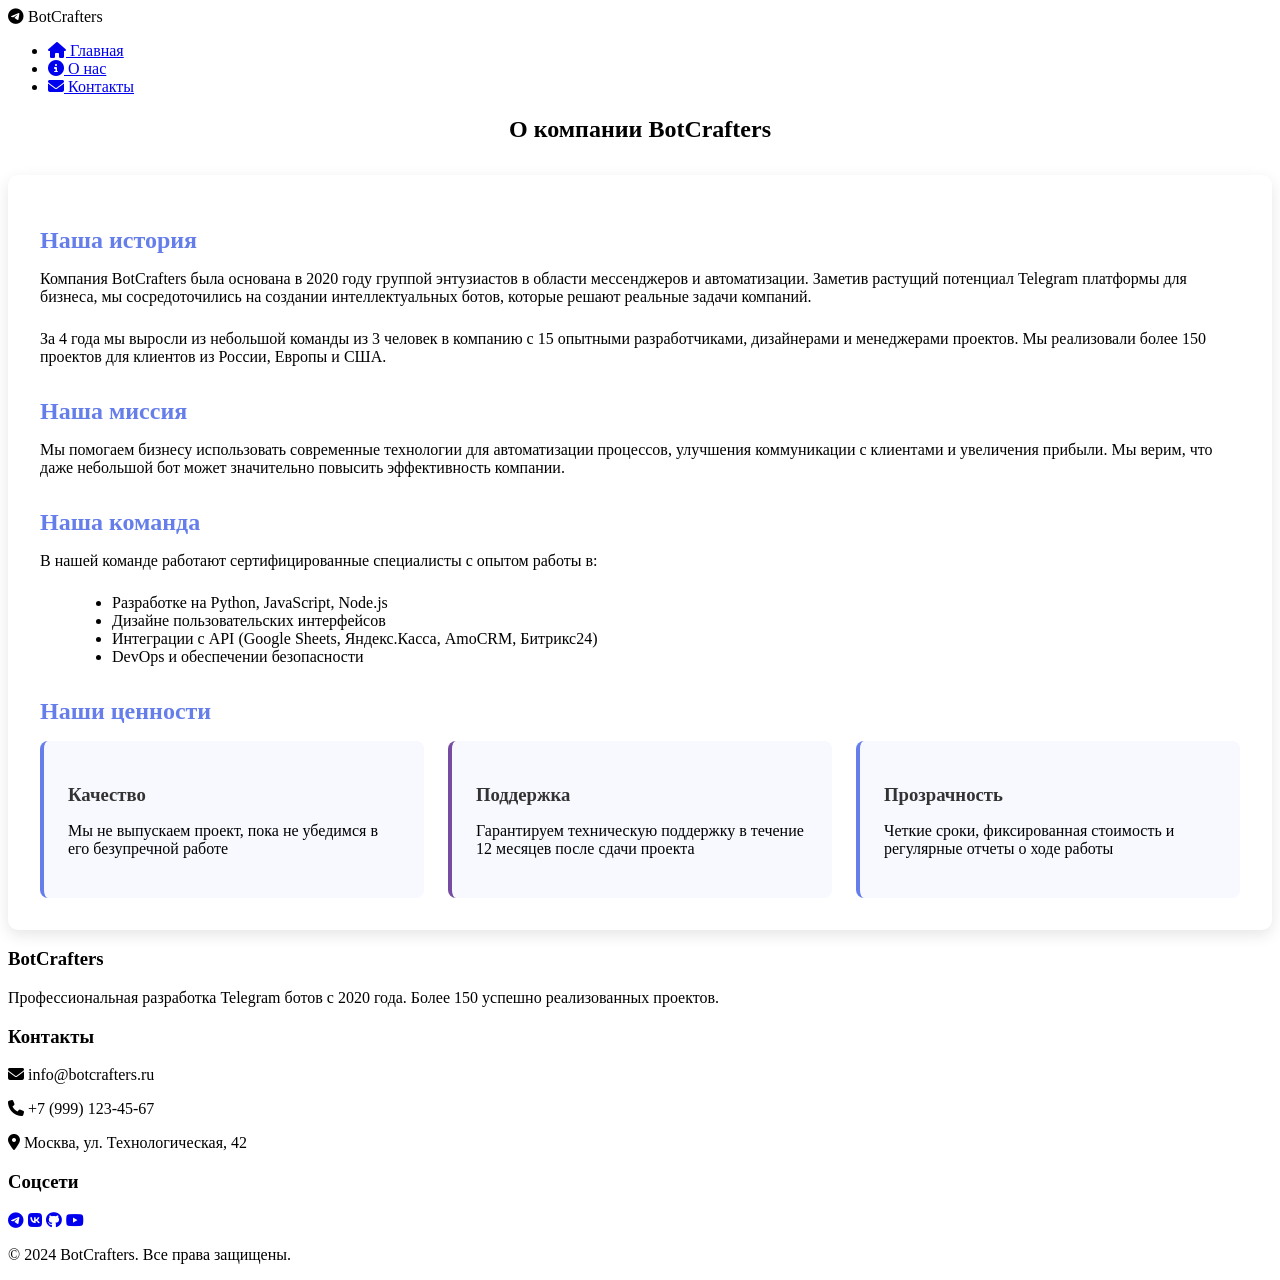
==== about.html @ ed1ddab4 "about" ====
<!DOCTYPE html>
<html lang="ru">
<head>
    <meta charset="UTF-8">
    <meta name="viewport" content="width=device-width, initial-scale=1.0">
    <title>О нас - BotCrafters</title>
    <link rel="stylesheet" href="style.css">
    <link rel="stylesheet" href="https://cdnjs.cloudflare.com/ajax/libs/font-awesome/6.4.0/css/all.min.css">
</head>
<body>
    <header>
        <div class="container">
            <nav>
                <div class="logo">
                    <i class="fab fa-telegram logo-icon"></i>
                    <span>BotCrafters</span>
                </div>
                <ul class="nav-links">
                    <li><a href="index.html"><i class="fas fa-home"></i> Главная</a></li>
                    <li><a href="about.html" class="active"><i class="fas fa-info-circle"></i> О нас</a></li>
                    <li><a href="contact.html"><i class="fas fa-envelope"></i> Контакты</a></li>
                </ul>
            </nav>
        </div>
    </header>

    <main>
        <div class="container">
            <section class="about-content">
                <h1 style="text-align: center; margin-bottom: 2rem;">О компании BotCrafters</h1>
                
                <div style="background: white; padding: 2rem; border-radius: 10px; box-shadow: 0 5px 15px rgba(0,0,0,0.1);">
                    <h2 style="color: #667eea; margin-bottom: 1rem;">Наша история</h2>
                    <p style="margin-bottom: 1.5rem;">Компания BotCrafters была основана в 2020 году группой энтузиастов в области мессенджеров и автоматизации. Заметив растущий потенциал Telegram платформы для бизнеса, мы сосредоточились на создании интеллектуальных ботов, которые решают реальные задачи компаний.</p>
                    
                    <p style="margin-bottom: 1.5rem;">За 4 года мы выросли из небольшой команды из 3 человек в компанию с 15 опытными разработчиками, дизайнерами и менеджерами проектов. Мы реализовали более 150 проектов для клиентов из России, Европы и США.</p>
                    
                    <h2 style="color: #667eea; margin: 2rem 0 1rem;">Наша миссия</h2>
                    <p style="margin-bottom: 1.5rem;">Мы помогаем бизнесу использовать современные технологии для автоматизации процессов, улучшения коммуникации с клиентами и увеличения прибыли. Мы верим, что даже небольшой бот может значительно повысить эффективность компании.</p>
                    
                    <h2 style="color: #667eea; margin: 2rem 0 1rem;">Наша команда</h2>
                    <p style="margin-bottom: 1.5rem;">В нашей команде работают сертифицированные специалисты с опытом работы в:</p>
                    <ul style="margin-left: 2rem; margin-bottom: 1.5rem;">
                        <li>Разработке на Python, JavaScript, Node.js</li>
                        <li>Дизайне пользовательских интерфейсов</li>
                        <li>Интеграции с API (Google Sheets, Яндекс.Касса, AmoCRM, Битрикс24)</li>
                        <li>DevOps и обеспечении безопасности</li>
                    </ul>
                    
                    <h2 style="color: #667eea; margin: 2rem 0 1rem;">Наши ценности</h2>
                    <div style="display: grid; grid-template-columns: repeat(auto-fit, minmax(250px, 1fr)); gap: 1.5rem; margin-top: 1rem;">
                        <div style="background: #f8f9ff; padding: 1.5rem; border-radius: 8px; border-left: 4px solid #667eea;">
                            <h3 style="color: #333; margin-bottom: 0.5rem;">Качество</h3>
                            <p>Мы не выпускаем проект, пока не убедимся в его безупречной работе</p>
                        </div>
                        <div style="background: #f8f9ff; padding: 1.5rem; border-radius: 8px; border-left: 4px solid #764ba2;">
                            <h3 style="color: #333; margin-bottom: 0.5rem;">Поддержка</h3>
                            <p>Гарантируем техническую поддержку в течение 12 месяцев после сдачи проекта</p>
                        </div>
                        <div style="background: #f8f9ff; padding: 1.5rem; border-radius: 8px; border-left: 4px solid #667eea;">
                            <h3 style="color: #333; margin-bottom: 0.5rem;">Прозрачность</h3>
                            <p>Четкие сроки, фиксированная стоимость и регулярные отчеты о ходе работы</p>
                        </div>
                    </div>
                </div>
            </section>
        </div>
    </main>

    <footer>
        <div class="container">
            <div class="footer-content">
                <div class="footer-section">
                    <h3>BotCrafters</h3>
                    <p>Профессиональная разработка Telegram ботов с 2020 года. Более 150 успешно реализованных проектов.</p>
                </div>
                
                <div class="footer-section">
                    <h3>Контакты</h3>
                    <p><i class="fas fa-envelope"></i> info@botcrafters.ru</p>
                    <p><i class="fas fa-phone"></i> +7 (999) 123-45-67</p>
                    <p><i class="fas fa-map-marker-alt"></i> Москва, ул. Технологическая, 42</p>
                </div>
                
                <div class="footer-section">
                    <h3>Соцсети</h3>
                    <div class="social-links">
                        <a href="#"><i class="fab fa-telegram"></i></a>
                        <a href="#"><i class="fab fa-vk"></i></a>
                        <a href="#"><i class="fab fa-github"></i></a>
                        <a href="#"><i class="fab fa-youtube"></i></a>
                    </div>
                </div>
            </div>
            
            <div class="copyright">
                <p>&copy; 2024 BotCrafters. Все права защищены.</p>
            </div>
        </div>
    </footer>

    <script src="script.js"></script>
</body>
</html>
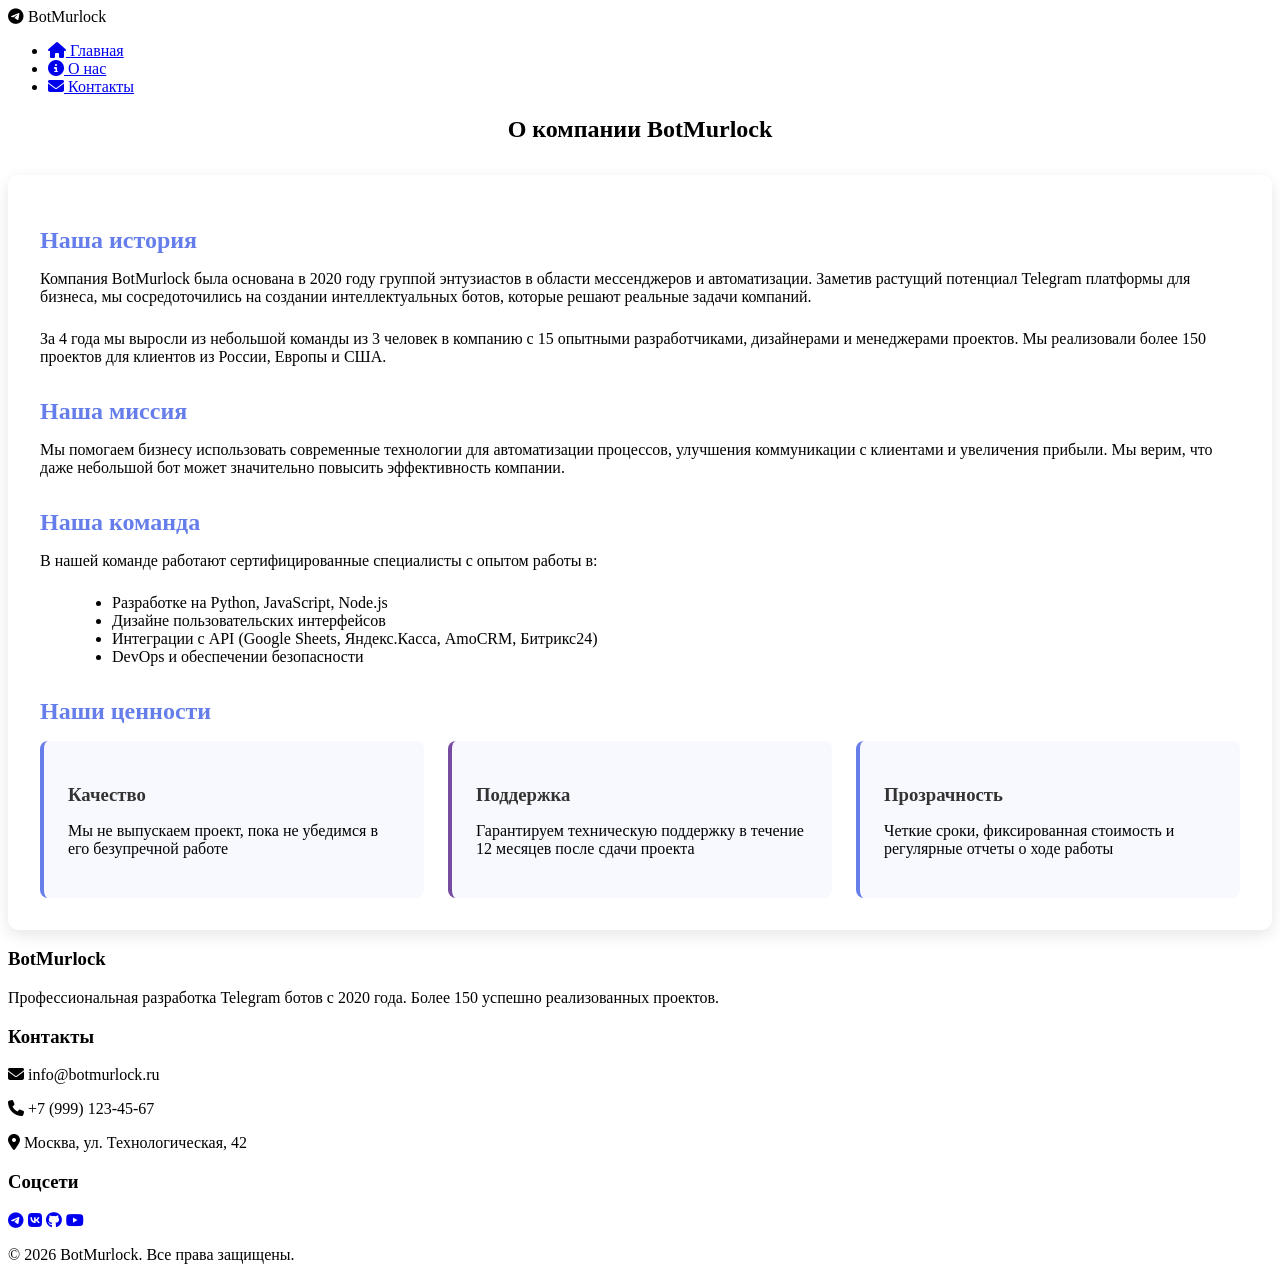
==== commit a2a3c36e: "Update about , contact , index" ====
--- a/about.html
+++ b/about.html
@@ -3,7 +3,7 @@
 <head>
     <meta charset="UTF-8">
     <meta name="viewport" content="width=device-width, initial-scale=1.0">
-    <title>О нас - BotCrafters</title>
+    <title>О нас - BotMurlock</title>
     <link rel="stylesheet" href="style.css">
     <link rel="stylesheet" href="https://cdnjs.cloudflare.com/ajax/libs/font-awesome/6.4.0/css/all.min.css">
 </head>
@@ -13,7 +13,7 @@
             <nav>
                 <div class="logo">
                     <i class="fab fa-telegram logo-icon"></i>
-                    <span>BotCrafters</span>
+                    <span>BotMurlock</span>
                 </div>
                 <ul class="nav-links">
                     <li><a href="index.html"><i class="fas fa-home"></i> Главная</a></li>
@@ -27,11 +27,11 @@
     <main>
         <div class="container">
             <section class="about-content">
-                <h1 style="text-align: center; margin-bottom: 2rem;">О компании BotCrafters</h1>
+                <h1 style="text-align: center; margin-bottom: 2rem;">О компании BotMurlock</h1>
                 
                 <div style="background: white; padding: 2rem; border-radius: 10px; box-shadow: 0 5px 15px rgba(0,0,0,0.1);">
                     <h2 style="color: #667eea; margin-bottom: 1rem;">Наша история</h2>
-                    <p style="margin-bottom: 1.5rem;">Компания BotCrafters была основана в 2020 году группой энтузиастов в области мессенджеров и автоматизации. Заметив растущий потенциал Telegram платформы для бизнеса, мы сосредоточились на создании интеллектуальных ботов, которые решают реальные задачи компаний.</p>
+                    <p style="margin-bottom: 1.5rem;">Компания BotMurlock была основана в 2020 году группой энтузиастов в области мессенджеров и автоматизации. Заметив растущий потенциал Telegram платформы для бизнеса, мы сосредоточились на создании интеллектуальных ботов, которые решают реальные задачи компаний.</p>
                     
                     <p style="margin-bottom: 1.5rem;">За 4 года мы выросли из небольшой команды из 3 человек в компанию с 15 опытными разработчиками, дизайнерами и менеджерами проектов. Мы реализовали более 150 проектов для клиентов из России, Европы и США.</p>
                     
@@ -71,13 +71,13 @@
         <div class="container">
             <div class="footer-content">
                 <div class="footer-section">
-                    <h3>BotCrafters</h3>
+                    <h3>BotMurlock</h3>
                     <p>Профессиональная разработка Telegram ботов с 2020 года. Более 150 успешно реализованных проектов.</p>
                 </div>
                 
                 <div class="footer-section">
                     <h3>Контакты</h3>
-                    <p><i class="fas fa-envelope"></i> info@botcrafters.ru</p>
+                    <p><i class="fas fa-envelope"></i> info@botmurlock.ru</p>
                     <p><i class="fas fa-phone"></i> +7 (999) 123-45-67</p>
                     <p><i class="fas fa-map-marker-alt"></i> Москва, ул. Технологическая, 42</p>
                 </div>
@@ -94,7 +94,7 @@
             </div>
             
             <div class="copyright">
-                <p>&copy; 2024 BotCrafters. Все права защищены.</p>
+                <p>&copy; 2026 BotMurlock. Все права защищены.</p>
             </div>
         </div>
     </footer>
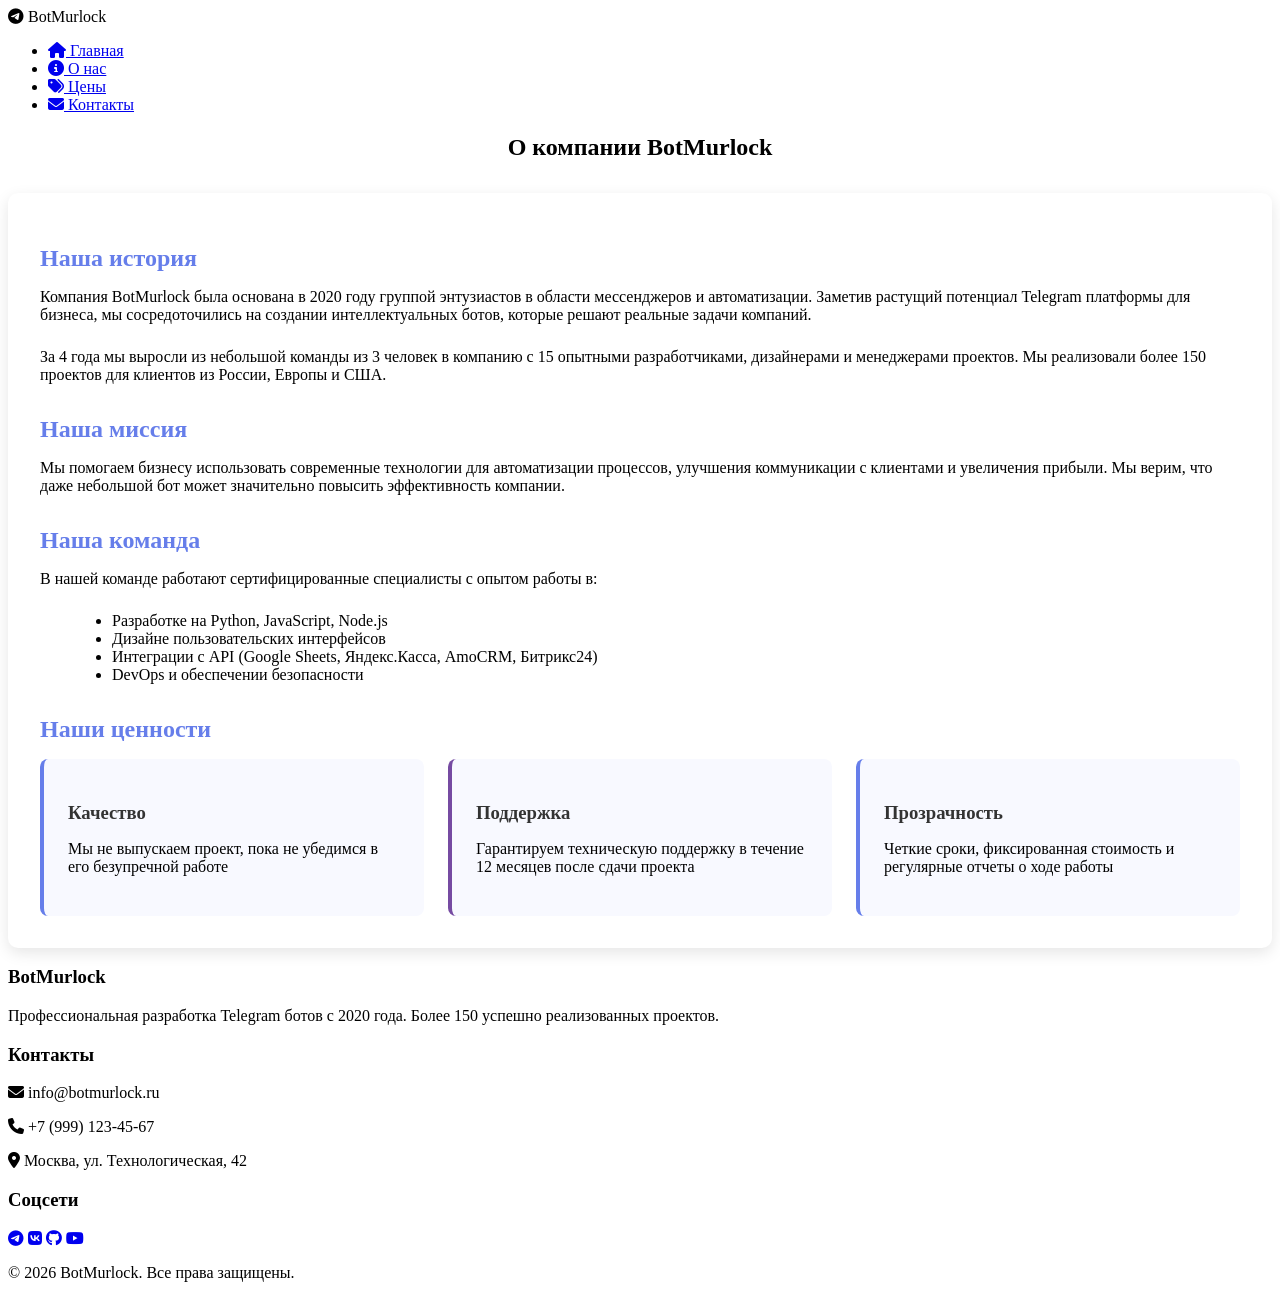
==== commit d47369d5: "Add pricing in nav menu" ====
--- a/about.html
+++ b/about.html
@@ -18,6 +18,7 @@
                 <ul class="nav-links">
                     <li><a href="index.html"><i class="fas fa-home"></i> Главная</a></li>
                     <li><a href="about.html" class="active"><i class="fas fa-info-circle"></i> О нас</a></li>
+                    <li><a href="pricing.html"><i class="fas fa-tags"></i> Цены</a></li>
                     <li><a href="contact.html"><i class="fas fa-envelope"></i> Контакты</a></li>
                 </ul>
             </nav>
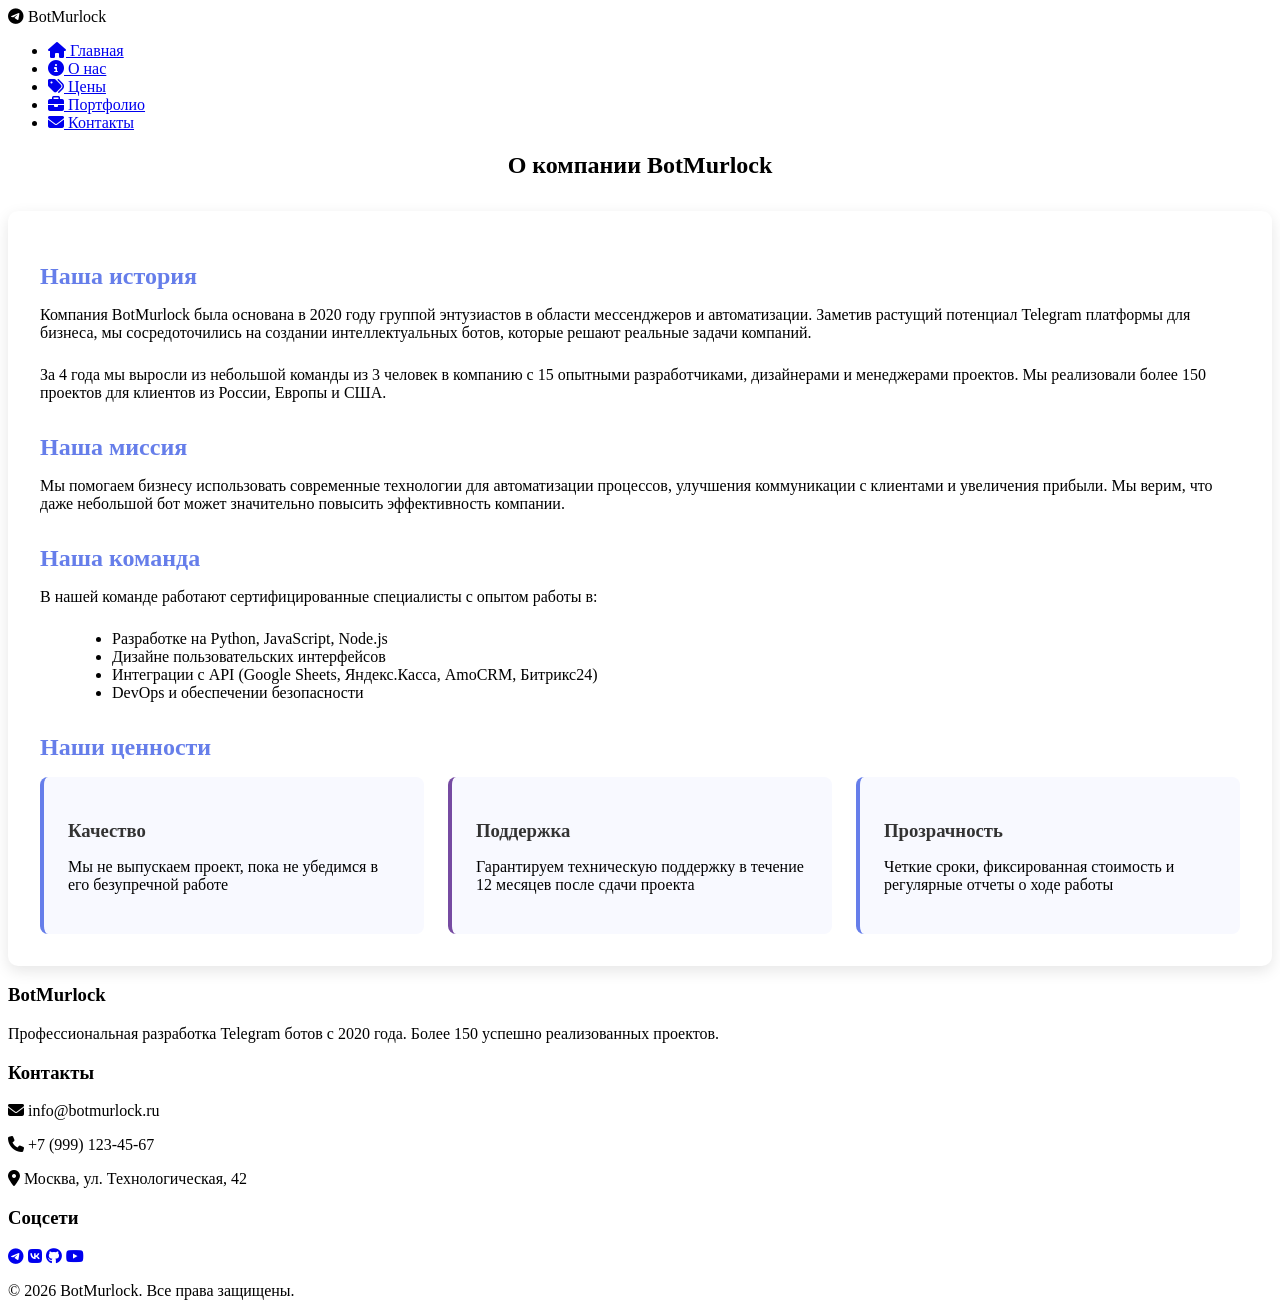
==== commit bc13e222: "Add portfolio nav menu" ====
--- a/about.html
+++ b/about.html
@@ -19,6 +19,7 @@
                     <li><a href="index.html"><i class="fas fa-home"></i> Главная</a></li>
                     <li><a href="about.html" class="active"><i class="fas fa-info-circle"></i> О нас</a></li>
                     <li><a href="pricing.html"><i class="fas fa-tags"></i> Цены</a></li>
+                    <li><a href="portfolio.html"><i class="fas fa-briefcase"></i> Портфолио</a></li>
                     <li><a href="contact.html"><i class="fas fa-envelope"></i> Контакты</a></li>
                 </ul>
             </nav>
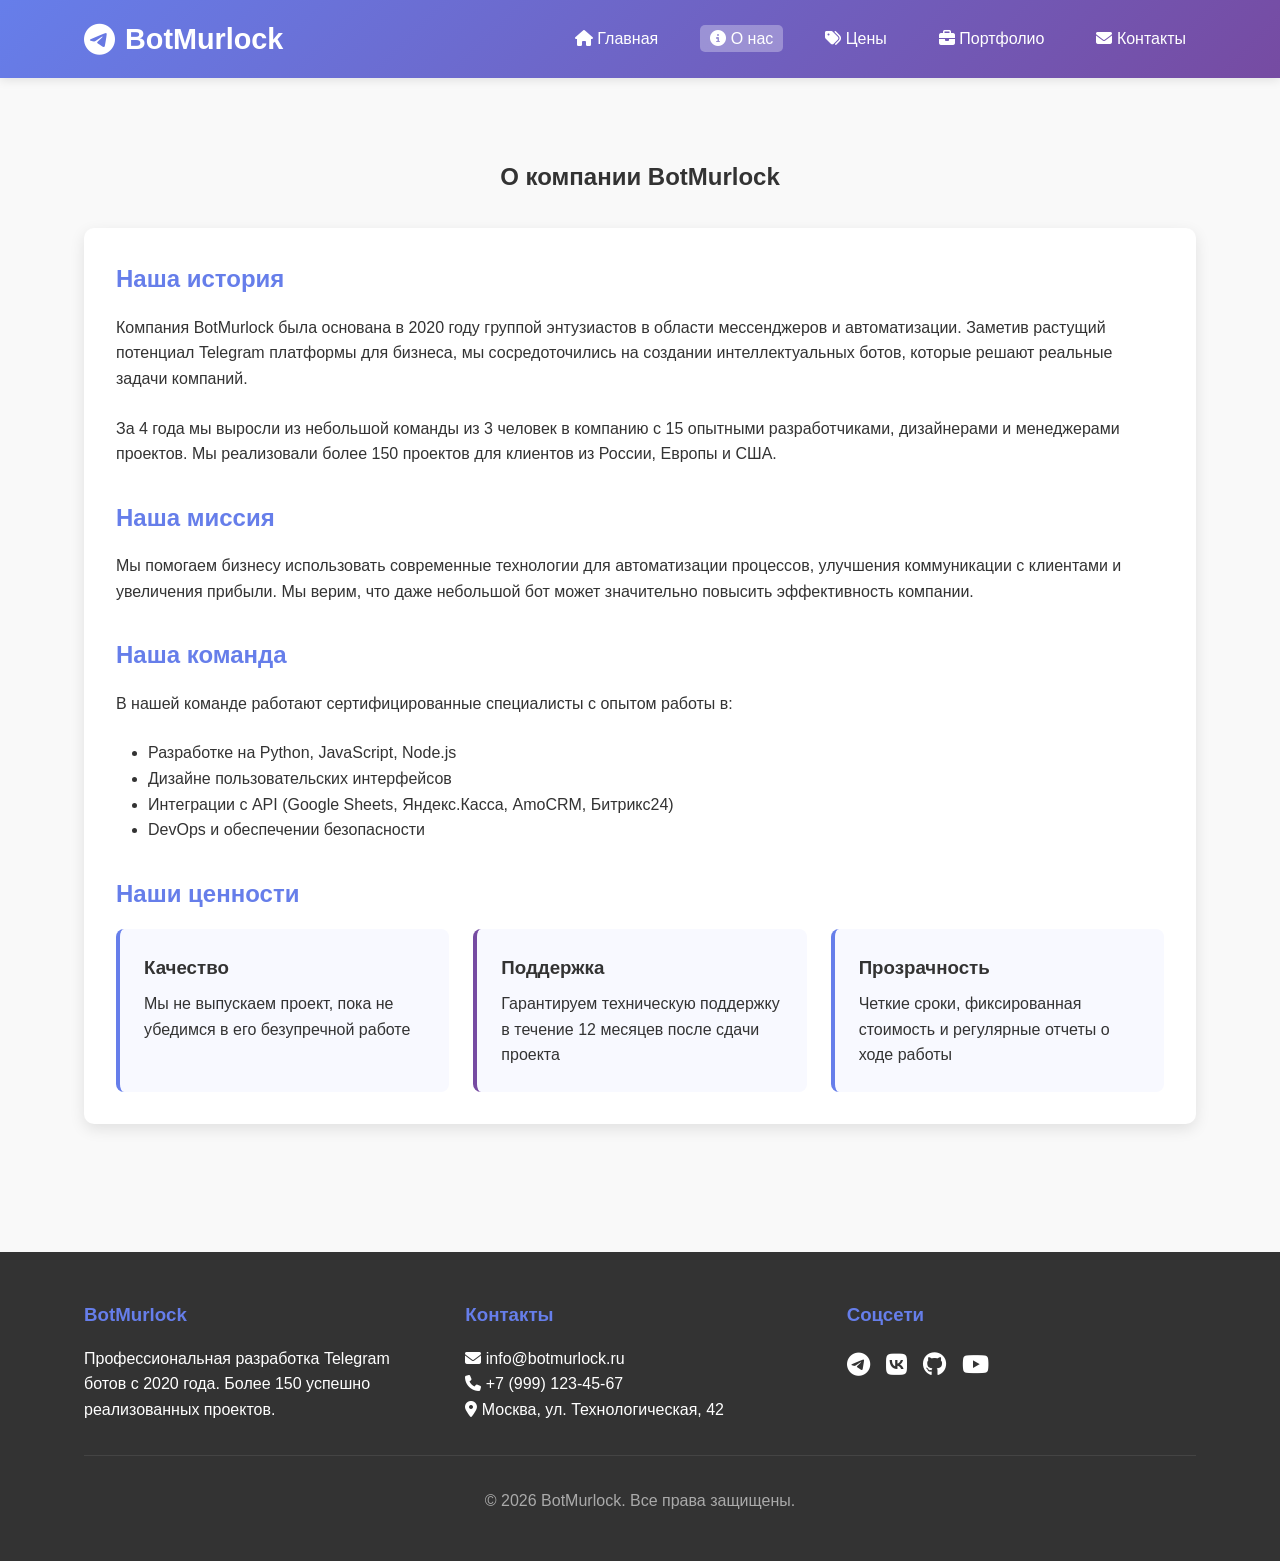
==== commit 2c44828c: "Update main JavaScripts file" ====
--- a/about.html
+++ b/about.html
@@ -4,7 +4,7 @@
     <meta charset="UTF-8">
     <meta name="viewport" content="width=device-width, initial-scale=1.0">
     <title>О нас - BotMurlock</title>
-    <link rel="stylesheet" href="style.css">
+    <link rel="stylesheet" href="CSS/style.css">
     <link rel="stylesheet" href="https://cdnjs.cloudflare.com/ajax/libs/font-awesome/6.4.0/css/all.min.css">
 </head>
 <body>
@@ -30,16 +30,16 @@
         <div class="container">
             <section class="about-content">
                 <h1 style="text-align: center; margin-bottom: 2rem;">О компании BotMurlock</h1>
-                
+
                 <div style="background: white; padding: 2rem; border-radius: 10px; box-shadow: 0 5px 15px rgba(0,0,0,0.1);">
                     <h2 style="color: #667eea; margin-bottom: 1rem;">Наша история</h2>
                     <p style="margin-bottom: 1.5rem;">Компания BotMurlock была основана в 2020 году группой энтузиастов в области мессенджеров и автоматизации. Заметив растущий потенциал Telegram платформы для бизнеса, мы сосредоточились на создании интеллектуальных ботов, которые решают реальные задачи компаний.</p>
-                    
+
                     <p style="margin-bottom: 1.5rem;">За 4 года мы выросли из небольшой команды из 3 человек в компанию с 15 опытными разработчиками, дизайнерами и менеджерами проектов. Мы реализовали более 150 проектов для клиентов из России, Европы и США.</p>
-                    
+
                     <h2 style="color: #667eea; margin: 2rem 0 1rem;">Наша миссия</h2>
                     <p style="margin-bottom: 1.5rem;">Мы помогаем бизнесу использовать современные технологии для автоматизации процессов, улучшения коммуникации с клиентами и увеличения прибыли. Мы верим, что даже небольшой бот может значительно повысить эффективность компании.</p>
-                    
+
                     <h2 style="color: #667eea; margin: 2rem 0 1rem;">Наша команда</h2>
                     <p style="margin-bottom: 1.5rem;">В нашей команде работают сертифицированные специалисты с опытом работы в:</p>
                     <ul style="margin-left: 2rem; margin-bottom: 1.5rem;">
@@ -48,7 +48,7 @@
                         <li>Интеграции с API (Google Sheets, Яндекс.Касса, AmoCRM, Битрикс24)</li>
                         <li>DevOps и обеспечении безопасности</li>
                     </ul>
-                    
+
                     <h2 style="color: #667eea; margin: 2rem 0 1rem;">Наши ценности</h2>
                     <div style="display: grid; grid-template-columns: repeat(auto-fit, minmax(250px, 1fr)); gap: 1.5rem; margin-top: 1rem;">
                         <div style="background: #f8f9ff; padding: 1.5rem; border-radius: 8px; border-left: 4px solid #667eea;">
@@ -76,14 +76,14 @@
                     <h3>BotMurlock</h3>
                     <p>Профессиональная разработка Telegram ботов с 2020 года. Более 150 успешно реализованных проектов.</p>
                 </div>
-                
+
                 <div class="footer-section">
                     <h3>Контакты</h3>
                     <p><i class="fas fa-envelope"></i> info@botmurlock.ru</p>
                     <p><i class="fas fa-phone"></i> +7 (999) 123-45-67</p>
                     <p><i class="fas fa-map-marker-alt"></i> Москва, ул. Технологическая, 42</p>
                 </div>
-                
+
                 <div class="footer-section">
                     <h3>Соцсети</h3>
                     <div class="social-links">
@@ -94,13 +94,13 @@
                     </div>
                 </div>
             </div>
-            
+
             <div class="copyright">
                 <p>&copy; 2026 BotMurlock. Все права защищены.</p>
             </div>
         </div>
     </footer>
 
-    <script src="script.js"></script>
+    <script src="JS/main.js"></script>
 </body>
 </html>
--- a/CSS/style.css
+++ b/CSS/style.css
@@ -0,0 +1,1099 @@
+/* Общие стили */
+* {
+    margin: 0;
+    padding: 0;
+    box-sizing: border-box;
+    font-family: 'Segoe UI', Tahoma, Geneva, Verdana, sans-serif;
+}
+
+body {
+    line-height: 1.6;
+    color: #333;
+    background-color: #f9f9f9;
+}
+
+.container {
+    width: 90%;
+    max-width: 1200px;
+    margin: 0 auto;
+    padding: 0 20px;
+}
+
+/* Шапка */
+header {
+    background: linear-gradient(135deg, #667eea 0%, #764ba2 100%);
+    color: white;
+    padding: 1rem 0;
+    position: sticky;
+    top: 0;
+    z-index: 1000;
+    box-shadow: 0 2px 10px rgba(0,0,0,0.1);
+}
+
+nav {
+    display: flex;
+    justify-content: space-between;
+    align-items: center;
+}
+
+.logo {
+    font-size: 1.8rem;
+    font-weight: bold;
+    display: flex;
+    align-items: center;
+    gap: 10px;
+}
+
+.logo-icon {
+    font-size: 2rem;
+}
+
+.nav-links {
+    display: flex;
+    list-style: none;
+    gap: 2rem;
+}
+
+.nav-links a {
+    color: white;
+    text-decoration: none;
+    font-weight: 500;
+    transition: all 0.3s ease;
+    padding: 5px 10px;
+    border-radius: 5px;
+}
+
+.nav-links a:hover {
+    background-color: rgba(255,255,255,0.2);
+}
+
+/* Главный контент */
+main {
+    padding: 2rem 0;
+    min-height: calc(100vh - 200px);
+}
+
+.hero {
+    text-align: center;
+    padding: 4rem 0;
+    background: linear-gradient(135deg, #f5f7fa 0%, #c3cfe2 100%);
+    border-radius: 15px;
+    margin-bottom: 3rem;
+}
+
+.hero h1 {
+    font-size: 3rem;
+    margin-bottom: 1rem;
+    color: #333;
+}
+
+.hero p {
+    font-size: 1.2rem;
+    color: #666;
+    max-width: 800px;
+    margin: 0 auto 2rem;
+}
+
+.btn {
+    display: inline-block;
+    background: linear-gradient(135deg, #667eea 0%, #764ba2 100%);
+    color: white;
+    padding: 12px 30px;
+    text-decoration: none;
+    border-radius: 30px;
+    font-weight: bold;
+    transition: transform 0.3s ease, box-shadow 0.3s ease;
+}
+
+.btn:hover {
+    transform: translateY(-3px);
+    box-shadow: 0 5px 15px rgba(0,0,0,0.2);
+}
+
+/* Секции */
+.services, .features, .about-content, .contact-content {
+    padding: 3rem 0;
+}
+
+.services-grid, .features-grid {
+    display: grid;
+    grid-template-columns: repeat(auto-fit, minmax(300px, 1fr));
+    gap: 2rem;
+    margin-top: 2rem;
+}
+
+.service-card, .feature-card {
+    background: white;
+    padding: 2rem;
+    border-radius: 10px;
+    box-shadow: 0 5px 15px rgba(0,0,0,0.1);
+    transition: transform 0.3s ease;
+}
+
+.service-card:hover, .feature-card:hover {
+    transform: translateY(-5px);
+}
+
+.service-icon, .feature-icon {
+    font-size: 3rem;
+    margin-bottom: 1rem;
+    background: linear-gradient(135deg, #667eea 0%, #764ba2 100%);
+    -webkit-background-clip: text;
+    -webkit-text-fill-color: transparent;
+}
+
+/* Форма */
+.contact-form {
+    max-width: 600px;
+    margin: 0 auto;
+    background: white;
+    padding: 2rem;
+    border-radius: 10px;
+    box-shadow: 0 5px 15px rgba(0,0,0,0.1);
+}
+
+.form-group {
+    margin-bottom: 1.5rem;
+}
+
+.form-group label {
+    display: block;
+    margin-bottom: 0.5rem;
+    font-weight: 500;
+}
+
+.form-group input,
+.form-group textarea,
+.form-group select {
+    width: 100%;
+    padding: 10px;
+    border: 2px solid #ddd;
+    border-radius: 5px;
+    font-size: 1rem;
+    transition: border-color 0.3s ease;
+}
+
+.form-group input:focus,
+.form-group textarea:focus,
+.form-group select:focus {
+    outline: none;
+    border-color: #667eea;
+}
+
+/* Подвал */
+footer {
+    background: #333;
+    color: white;
+    padding: 3rem 0;
+    margin-top: 3rem;
+}
+
+.footer-content {
+    display: grid;
+    grid-template-columns: repeat(auto-fit, minmax(250px, 1fr));
+    gap: 2rem;
+}
+
+.footer-section h3 {
+    margin-bottom: 1rem;
+    color: #667eea;
+}
+
+.social-links {
+    display: flex;
+    gap: 1rem;
+    margin-top: 1rem;
+}
+
+.social-links a {
+    color: white;
+    font-size: 1.5rem;
+    transition: color 0.3s ease;
+}
+
+.social-links a:hover {
+    color: #667eea;
+}
+
+.copyright {
+    text-align: center;
+    margin-top: 2rem;
+    padding-top: 2rem;
+    border-top: 1px solid #444;
+    color: #aaa;
+}
+
+/* Адаптивность */
+@media (max-width: 768px) {
+    .nav-links {
+        flex-direction: column;
+        gap: 1rem;
+    }
+
+    .hero h1 {
+        font-size: 2rem;
+    }
+
+    .services-grid, .features-grid {
+        grid-template-columns: 1fr;
+    }
+}
+
+/* Анимации для страницы цен */
+@keyframes fadeInUp {
+    from {
+        opacity: 0;
+        transform: translateY(30px);
+    }
+    to {
+        opacity: 1;
+        transform: translateY(0);
+    }
+}
+
+@keyframes pulse {
+    0% {
+        transform: scale(1);
+    }
+    50% {
+        transform: scale(1.05);
+    }
+    100% {
+        transform: scale(1);
+    }
+}
+
+@keyframes float {
+    0%, 100% {
+        transform: translateY(0);
+    }
+    50% {
+        transform: translateY(-10px);
+    }
+}
+
+@keyframes gradientShift {
+    0% {
+        background-position: 0% 50%;
+    }
+    50% {
+        background-position: 100% 50%;
+    }
+    100% {
+        background-position: 0% 50%;
+    }
+}
+
+@keyframes checkmarkPop {
+    0% {
+        transform: scale(0);
+    }
+    70% {
+        transform: scale(1.2);
+    }
+    100% {
+        transform: scale(1);
+    }
+}
+
+/* Классы анимаций */
+.animate-fade-up {
+    animation: fadeInUp 0.8s ease-out forwards;
+    opacity: 0;
+}
+
+.animate-delay-1 {
+    animation-delay: 0.2s;
+}
+
+.animate-delay-2 {
+    animation-delay: 0.4s;
+}
+
+.animate-delay-3 {
+    animation-delay: 0.6s;
+}
+
+.pricing-card:hover {
+    animation: pulse 0.5s ease;
+    box-shadow: 0 20px 40px rgba(102, 126, 234, 0.3);
+}
+
+.recommended-badge {
+    animation: float 3s ease-in-out infinite;
+}
+
+.gradient-animate {
+    background: linear-gradient(-45deg, #667eea, #764ba2, #f093fb, #f5576c);
+    background-size: 400% 400%;
+    animation: gradientShift 8s ease infinite;
+}
+
+.checkmark-animate {
+    animation: checkmarkPop 0.4s ease-out;
+}
+
+/* Стили для страницы цен */
+.pricing-hero {
+    text-align: center;
+    padding: 4rem 0;
+    margin-bottom: 3rem;
+}
+
+.pricing-container {
+    display: grid;
+    grid-template-columns: repeat(auto-fit, minmax(300px, 1fr));
+    gap: 2rem;
+    margin-bottom: 4rem;
+}
+
+.pricing-card {
+    background: white;
+    border-radius: 15px;
+    padding: 2.5rem;
+    box-shadow: 0 10px 30px rgba(0,0,0,0.1);
+    transition: all 0.3s ease;
+    position: relative;
+    overflow: hidden;
+}
+
+.pricing-card::before {
+    content: '';
+    position: absolute;
+    top: 0;
+    left: 0;
+    right: 0;
+    height: 5px;
+}
+
+.pricing-card-free::before {
+    background: linear-gradient(to right, #667eea, #764ba2);
+}
+
+.pricing-card-starter::before {
+    background: linear-gradient(to right, #4facfe, #00f2fe);
+}
+
+.pricing-card-pro::before {
+    background: linear-gradient(to right, #f093fb, #f5576c);
+}
+
+.pricing-card-business::before {
+    background: linear-gradient(to right, #43e97b, #38f9d7);
+}
+
+.recommended-badge {
+    position: absolute;
+    top: 20px;
+    right: -30px;
+    background: linear-gradient(135deg, #667eea 0%, #764ba2 100%);
+    color: white;
+    padding: 5px 30px;
+    transform: rotate(45deg);
+    font-size: 0.8rem;
+    font-weight: bold;
+}
+
+.pricing-header {
+    text-align: center;
+    margin-bottom: 2rem;
+}
+
+.price {
+    font-size: 3rem;
+    font-weight: bold;
+    margin: 1rem 0;
+}
+
+.price-currency {
+    font-size: 1.5rem;
+    vertical-align: super;
+}
+
+.price-period {
+    color: #666;
+    font-size: 0.9rem;
+}
+
+.pricing-features {
+    list-style: none;
+    margin: 2rem 0;
+}
+
+.pricing-features li {
+    padding: 0.8rem 0;
+    border-bottom: 1px solid #eee;
+    display: flex;
+    align-items: center;
+}
+
+.pricing-features li:last-child {
+    border-bottom: none;
+}
+
+.feature-check {
+    color: #4CAF50;
+    margin-right: 10px;
+    font-size: 1.2rem;
+}
+
+.feature-cross {
+    color: #f44336;
+    margin-right: 10px;
+    font-size: 1.2rem;
+}
+
+.feature-limit {
+    color: #ff9800;
+    margin-right: 10px;
+    font-size: 1.2rem;
+}
+
+/* Таблица сравнения */
+.comparison-table {
+    overflow-x: auto;
+    margin: 4rem 0;
+}
+
+.comparison-table table {
+    width: 100%;
+    border-collapse: collapse;
+    background: white;
+    border-radius: 10px;
+    overflow: hidden;
+    box-shadow: 0 10px 30px rgba(0,0,0,0.1);
+}
+
+.comparison-table th {
+    background: linear-gradient(135deg, #667eea 0%, #764ba2 100%);
+    color: white;
+    padding: 1.5rem;
+    text-align: center;
+}
+
+.comparison-table td {
+    padding: 1.2rem;
+    text-align: center;
+    border-bottom: 1px solid #eee;
+}
+
+.comparison-table tr:hover {
+    background-color: #f8f9ff;
+}
+
+.comparison-table .feature-name {
+    text-align: left;
+    font-weight: 500;
+    background: #f9f9f9;
+}
+
+.comparison-icon {
+    font-size: 1.2rem;
+}
+
+.icon-yes {
+    color: #4CAF50;
+}
+
+.icon-no {
+    color: #f44336;
+}
+
+.icon-limit {
+    color: #ff9800;
+}
+
+/* FAQ секция */
+.faq-section {
+    margin: 4rem 0;
+}
+
+.faq-item {
+    background: white;
+    margin-bottom: 1rem;
+    border-radius: 10px;
+    overflow: hidden;
+    box-shadow: 0 5px 15px rgba(0,0,0,0.1);
+}
+
+.faq-question {
+    padding: 1.5rem;
+    cursor: pointer;
+    display: flex;
+    justify-content: space-between;
+    align-items: center;
+    font-weight: 500;
+    background: #f8f9ff;
+}
+
+.faq-answer {
+    padding: 0 1.5rem;
+    max-height: 0;
+    overflow: hidden;
+    transition: max-height 0.3s ease, padding 0.3s ease;
+}
+
+.faq-answer.active {
+    padding: 1.5rem;
+    max-height: 500px;
+}
+
+.faq-toggle {
+    transition: transform 0.3s ease;
+}
+
+.faq-toggle.active {
+    transform: rotate(45deg);
+}
+
+/* Тогглер периодов */
+.billing-toggle {
+    display: flex;
+    align-items: center;
+    justify-content: center;
+    gap: 1rem;
+    margin: 2rem 0;
+}
+
+.switch {
+    position: relative;
+    display: inline-block;
+    width: 60px;
+    height: 30px;
+}
+
+.switch input {
+    opacity: 0;
+    width: 0;
+    height: 0;
+}
+
+
+
+.slider {
+    position: absolute;
+    cursor: pointer;
+    top: 0;
+    left: 0;
+    right: 0;
+    bottom: 0;
+    background: linear-gradient(135deg, #667eea 0%, #764ba2 100%);
+    transition: .4s;
+}
+
+.slider:before {
+    position: absolute;
+    content: "";
+    height: 22px;
+    width: 22px;
+    left: 4px;
+    bottom: 4px;
+    background-color: white;
+    transition: .4s;
+}
+
+input:checked + .slider:before {
+    transform: translateX(30px);
+}
+
+.slider.round {
+    border-radius: 34px;
+}
+
+.slider.round:before {
+    border-radius: 50%;
+}
+
+.billing-option {
+    font-weight: 500;
+    color: #666;
+}
+
+.billing-option.active {
+    color: #667eea;
+    font-weight: bold;
+}
+
+.price-monthly, .price-yearly {
+    display: none;
+}
+
+.price-monthly.active, .price-yearly.active {
+    display: block;
+}
+
+.year-savings {
+    background: #e8f5e9;
+    color: #2e7d32;
+    padding: 5px 10px;
+    border-radius: 20px;
+    font-size: 0.8rem;
+    font-weight: bold;
+    margin-left: 10px;
+}
+
+/* Анимации для портфолио */
+@keyframes fadeIn {
+    from {
+        opacity: 0;
+    }
+    to {
+        opacity: 1;
+    }
+}
+
+@keyframes slideInLeft {
+    from {
+        opacity: 0;
+        transform: translateX(-50px);
+    }
+    to {
+        opacity: 1;
+        transform: translateX(0);
+    }
+}
+
+@keyframes slideInRight {
+    from {
+        opacity: 0;
+        transform: translateX(50px);
+    }
+    to {
+        opacity: 1;
+        transform: translateX(0);
+    }
+}
+
+@keyframes scaleUp {
+    from {
+        transform: scale(0.9);
+        opacity: 0;
+    }
+    to {
+        transform: scale(1);
+        opacity: 1;
+    }
+}
+
+@keyframes shimmer {
+    0% {
+        background-position: -1000px 0;
+    }
+    100% {
+        background-position: 1000px 0;
+    }
+}
+
+@keyframes rotate {
+    from {
+        transform: rotate(0deg);
+    }
+    to {
+        transform: rotate(360deg);
+    }
+}
+
+/* Стили для страницы портфолио */
+.portfolio-hero {
+    text-align: center;
+    padding: 4rem 0 2rem;
+    background: linear-gradient(135deg, #f5f7fa 0%, #c3cfe2 100%);
+    border-radius: 15px;
+    margin-bottom: 3rem;
+}
+
+.portfolio-stats {
+    display: flex;
+    justify-content: center;
+    gap: 3rem;
+    margin-top: 2rem;
+    flex-wrap: wrap;
+}
+
+.stat-item {
+    text-align: center;
+}
+
+.stat-number {
+    font-size: 2.5rem;
+    font-weight: bold;
+    background: linear-gradient(135deg, #667eea 0%, #764ba2 100%);
+    -webkit-background-clip: text;
+    -webkit-text-fill-color: transparent;
+    display: block;
+}
+
+.stat-label {
+    color: #666;
+    font-size: 0.9rem;
+}
+
+/* Фильтры портфолио */
+.portfolio-filters {
+    display: flex;
+    justify-content: center;
+    flex-wrap: wrap;
+    gap: 1rem;
+    margin: 2rem 0 3rem;
+    padding: 1.5rem;
+    background: white;
+    border-radius: 10px;
+    box-shadow: 0 5px 15px rgba(0,0,0,0.1);
+}
+
+.filter-btn {
+    padding: 10px 25px;
+    border: 2px solid #667eea;
+    background: white;
+    color: #667eea;
+    border-radius: 30px;
+    cursor: pointer;
+    font-weight: 500;
+    transition: all 0.3s ease;
+}
+
+.filter-btn:hover {
+    background: #f8f9ff;
+    transform: translateY(-2px);
+}
+
+/* Сетка портфолио */
+.portfolio-grid {
+    display: grid;
+    grid-template-columns: repeat(auto-fill, minmax(350px, 1fr));
+    gap: 2rem;
+    margin-bottom: 4rem;
+}
+
+.portfolio-card {
+    background: white;
+    border-radius: 15px;
+    overflow: hidden;
+    box-shadow: 0 10px 30px rgba(0,0,0,0.1);
+    transition: all 0.3s ease;
+    position: relative;
+}
+
+.portfolio-card:hover {
+    transform: translateY(-10px);
+    box-shadow: 0 20px 40px rgba(102, 126, 234, 0.2);
+}
+
+.portfolio-image {
+    height: 200px;
+    background: linear-gradient(135deg, #667eea 0%, #764ba2 100%);
+    display: flex;
+    align-items: center;
+    justify-content: center;
+    color: white;
+    font-size: 4rem;
+    position: relative;
+    overflow: hidden;
+}
+
+.portfolio-badge {
+    position: absolute;
+    top: 15px;
+    right: 15px;
+    background: rgba(255, 255, 255, 0.2);
+    backdrop-filter: blur(10px);
+    color: white;
+    padding: 5px 15px;
+    border-radius: 20px;
+    font-size: 0.8rem;
+    font-weight: bold;
+}
+
+.portfolio-content {
+    padding: 1.5rem;
+}
+
+.portfolio-content h3 {
+    margin-bottom: 0.5rem;
+    color: #333;
+}
+
+.portfolio-category {
+    color: #667eea;
+    font-size: 0.9rem;
+    font-weight: 500;
+    margin-bottom: 1rem;
+    display: inline-block;
+    padding: 3px 10px;
+    background: #f8f9ff;
+    border-radius: 15px;
+}
+
+.portfolio-description {
+    color: #666;
+    margin-bottom: 1.5rem;
+    line-height: 1.6;
+}
+
+.portfolio-tech {
+    display: flex;
+    gap: 10px;
+    margin-bottom: 1.5rem;
+    flex-wrap: wrap;
+}
+
+.tech-tag {
+    background: #f0f2f5;
+    padding: 5px 10px;
+    border-radius: 15px;
+    font-size: 0.8rem;
+    color: #555;
+    display: flex;
+    align-items: center;
+    gap: 5px;
+}
+
+.portfolio-link {
+    display: inline-block;
+    width: 100%;
+    text-align: center;
+    padding: 10px;
+    background: #f8f9ff;
+    color: #667eea;
+    text-decoration: none;
+    border-radius: 8px;
+    font-weight: 500;
+    transition: all 0.3s ease;
+}
+
+.portfolio-link:hover {
+    background: linear-gradient(135deg, #667eea 0%, #764ba2 100%);
+    color: white;
+    transform: translateY(-2px);
+}
+
+/* Модальное окно */
+.modal {
+    display: none;
+    position: fixed;
+    top: 0;
+    left: 0;
+    width: 100%;
+    height: 100%;
+    background: rgba(0, 0, 0, 0.8);
+    z-index: 1000;
+    align-items: center;
+    justify-content: center;
+    padding: 20px;
+}
+
+.modal-content {
+    background: white;
+    border-radius: 15px;
+    max-width: 900px;
+    width: 100%;
+    max-height: 90vh;
+    overflow-y: auto;
+    position: relative;
+}
+
+
+
+.modal-close {
+    position: absolute;
+    top: 15px;
+    right: 15px;
+    background: none;
+    border: none;
+    font-size: 1.5rem;
+    cursor: pointer;
+    color: #666;
+    z-index: 1001;
+    width: 40px;
+    height: 40px;
+    border-radius: 50%;
+    display: flex;
+    align-items: center;
+    justify-content: center;
+}
+
+.modal-close:hover {
+    background: #f0f0f0;
+}
+
+.modal-body {
+    padding: 2rem;
+}
+
+.modal-header {
+    margin-bottom: 2rem;
+    padding-bottom: 1rem;
+    border-bottom: 2px solid #f0f0f0;
+}
+
+.modal-features {
+    display: grid;
+    grid-template-columns: repeat(auto-fit, minmax(250px, 1fr));
+    gap: 1rem;
+    margin: 2rem 0;
+}
+
+.modal-feature {
+    background: #f8f9ff;
+    padding: 1rem;
+    border-radius: 8px;
+    display: flex;
+    align-items: center;
+    gap: 10px;
+}
+
+.modal-tech-stack {
+    display: flex;
+    flex-wrap: wrap;
+    gap: 1rem;
+    margin: 2rem 0;
+}
+
+.tech-stack-item {
+    display: flex;
+    flex-direction: column;
+    align-items: center;
+    text-align: center;
+    min-width: 80px;
+}
+
+.tech-stack-icon {
+    font-size: 2rem;
+    margin-bottom: 10px;
+    color: #667eea;
+}
+
+.modal-results {
+    background: linear-gradient(135deg, #667eea 0%, #764ba2 100%);
+    color: white;
+    padding: 2rem;
+    border-radius: 10px;
+    margin-top: 2rem;
+}
+
+.modal-results h3 {
+    color: white;
+    margin-bottom: 1rem;
+}
+
+/* Пошаговый процесс */
+.process-steps {
+    display: flex;
+    justify-content: space-between;
+    position: relative;
+    margin: 3rem 0;
+    flex-wrap: wrap;
+}
+
+.process-steps::before {
+    content: '';
+    position: absolute;
+    top: 25px;
+    left: 0;
+    right: 0;
+    height: 3px;
+    background: #f0f0f0;
+    z-index: 1;
+}
+
+.process-step {
+    text-align: center;
+    position: relative;
+    z-index: 2;
+    flex: 1;
+    min-width: 150px;
+    margin-bottom: 2rem;
+}
+
+.step-number {
+    width: 50px;
+    height: 50px;
+    background: linear-gradient(135deg, #667eea 0%, #764ba2 100%);
+    color: white;
+    border-radius: 50%;
+    display: flex;
+    align-items: center;
+    justify-content: center;
+    margin: 0 auto 1rem;
+    font-weight: bold;
+    font-size: 1.2rem;
+}
+
+.step-title {
+    font-weight: 500;
+    margin-bottom: 0.5rem;
+}
+
+.step-desc {
+    font-size: 0.9rem;
+    color: #666;
+}
+
+/* Адаптивность портфолио */
+@media (max-width: 768px) {
+    .portfolio-grid {
+        grid-template-columns: 1fr;
+    }
+
+    .portfolio-filters {
+        overflow-x: auto;
+        justify-content: flex-start;
+        padding: 1rem;
+    }
+
+    .filter-btn {
+        white-space: nowrap;
+    }
+
+    .process-steps {
+        flex-direction: column;
+    }
+
+    .process-steps::before {
+        display: none;
+    }
+}
+
+/* Классы анимаций для портфолио */
+.portfolio-item {
+    animation: fadeIn 0.6s ease-out forwards;
+    opacity: 0;
+}
+
+.filter-active {
+    background: linear-gradient(135deg, #667eea 0%, #764ba2 100%) !important;
+    color: white !important;
+    transform: translateY(-2px);
+    box-shadow: 0 5px 15px rgba(102, 126, 234, 0.4);
+}
+
+.loading-shimmer {
+    background: linear-gradient(90deg, #f0f0f0 25%, #e0e0e0 50%, #f0f0f0 75%);
+    background-size: 1000px 100%;
+    animation: shimmer 2s infinite linear;
+}
+
+.tech-icon-animate {
+    transition: all 0.3s ease;
+}
+
+.tech-icon-animate:hover {
+    transform: translateY(-5px) rotate(5deg);
+    color: #667eea;
+}
+
+/* Анимации для модального окна */
+@keyframes modalFadeIn {
+    from {
+        opacity: 0;
+        transform: scale(0.8);
+    }
+    to {
+        opacity: 1;
+        transform: scale(1);
+    }
+}
+
+.modal-content {
+    animation: modalFadeIn 0.3s ease-out;
+}
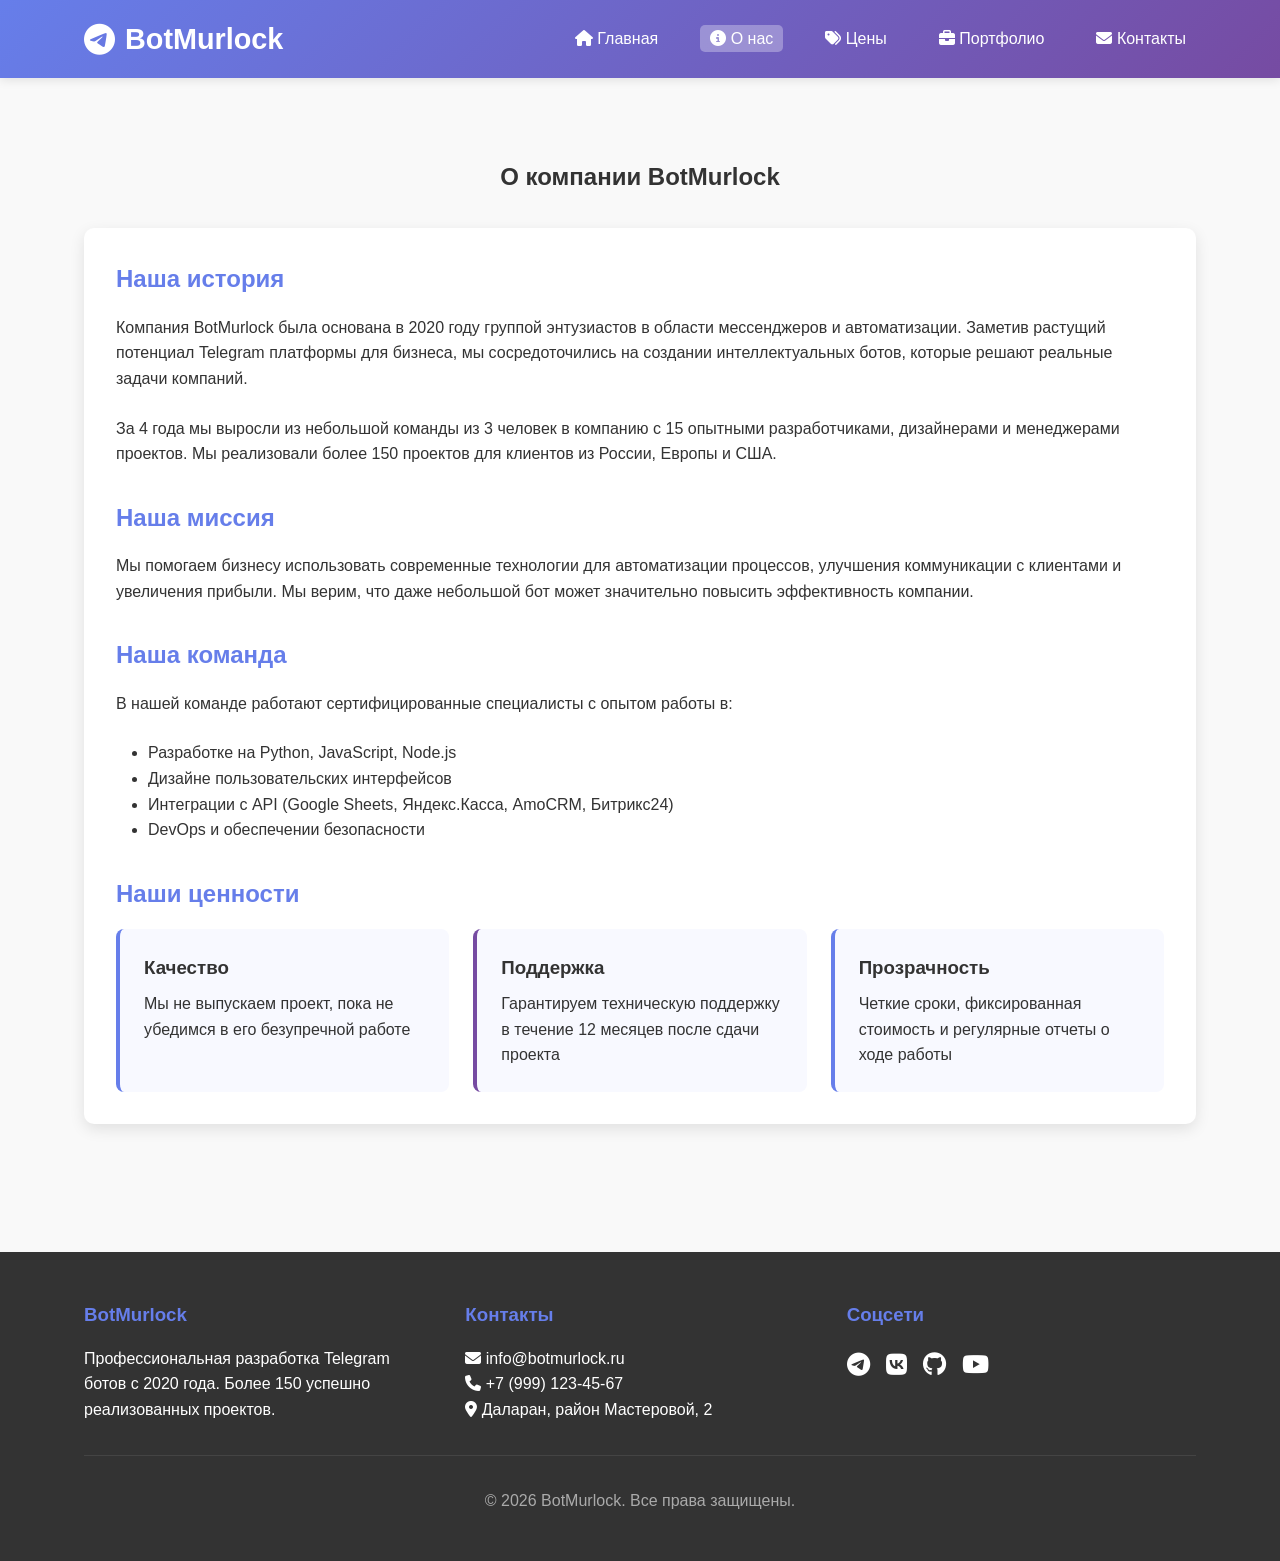
==== commit 2d0ae5e1: "Update main pages" ====
--- a/about.html
+++ b/about.html
@@ -81,7 +81,7 @@
                     <h3>Контакты</h3>
                     <p><i class="fas fa-envelope"></i> info@botmurlock.ru</p>
                     <p><i class="fas fa-phone"></i> +7 (999) 123-45-67</p>
-                    <p><i class="fas fa-map-marker-alt"></i> Москва, ул. Технологическая, 42</p>
+                    <p><i class="fas fa-map-marker-alt"></i> Даларан, район Мастеровой, 2</p>
                 </div>
 
                 <div class="footer-section">
